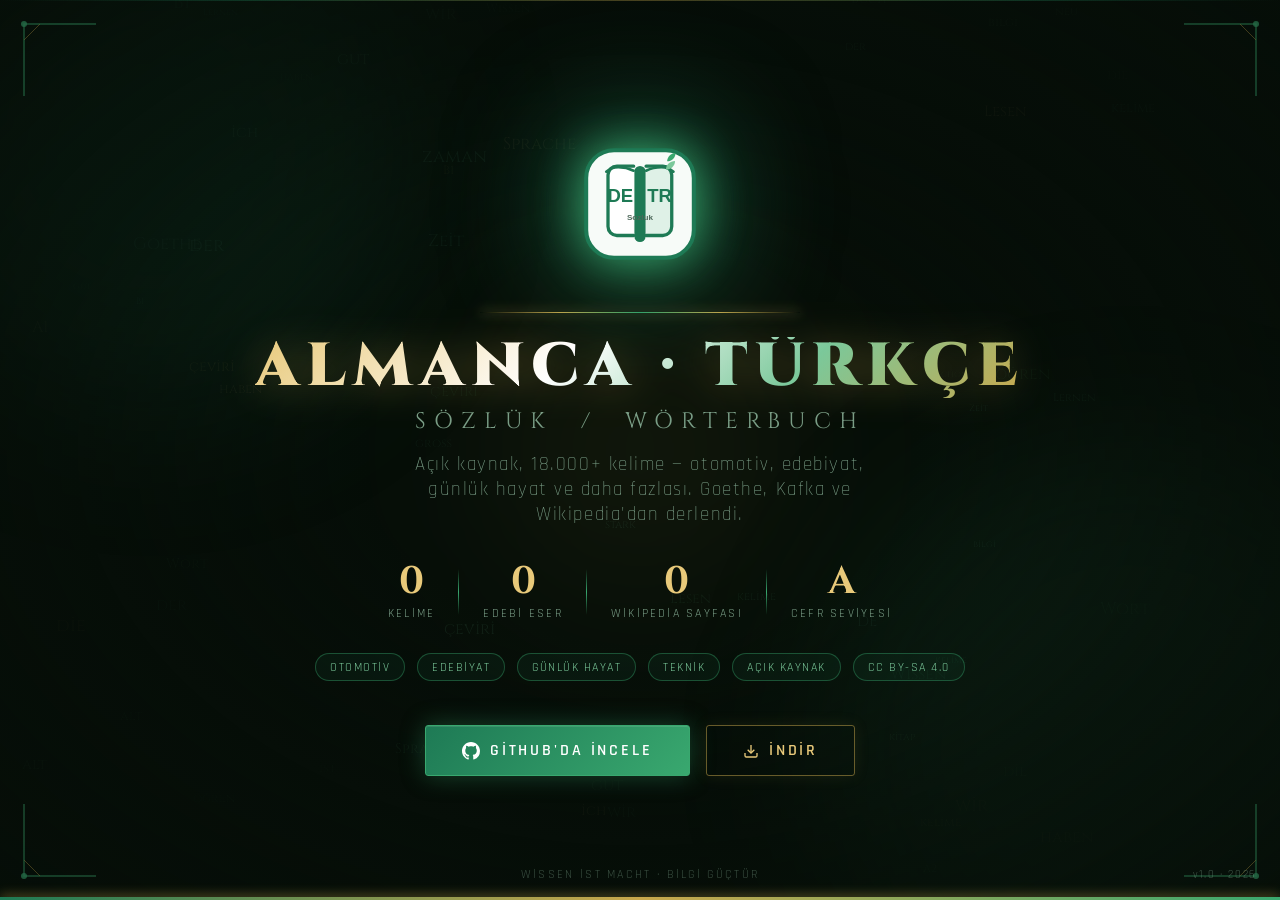
==== almanca-sozluk-projesi/docs/index.html @ e0aa92af "İlk sürüm: 18.000+ kelimelik Almanca-Türkçe sözlük - 18.000+ kelime: isim, fiil, sıfat, kısaltmalar " ====
<!DOCTYPE html>
<html lang="tr">
<head>
  <meta charset="UTF-8">
  <meta name="viewport" content="width=device-width, initial-scale=1.0">
  <title>Almanca-Türkçe Sözlük</title>
  <link rel="icon" href="../assets/branding/dictionary_logo.svg" type="image/svg+xml">
  <style>
    @import url('https://fonts.googleapis.com/css2?family=Cinzel:wght@400;600;700;900&family=Rajdhani:wght@300;400;500;600;700&family=Inter:wght@300;400;500;600&display=swap');

    *, *::before, *::after { box-sizing: border-box; margin: 0; padding: 0; }

    :root {
      --gold:    #c9a84c;
      --gold2:   #e8c97a;
      --green:   #1E7A55;
      --green2:  #39A86F;
      --green3:  #7BC89A;
      --dark:    #060e08;
      --dark2:   #0b1a10;
      --dark3:   #0f2318;
      --mid:     #132c1a;
      --text:    #d4e8da;
      --muted:   #7a9e87;
    }

    html, body {
      width: 100%; height: 100%;
      overflow: hidden;
      background: var(--dark);
      color: var(--text);
      font-family: 'Inter', sans-serif;
    }

    /* ── CANVAS PARTICLE BG ─────────────────────── */
    #bgCanvas {
      position: fixed; inset: 0;
      z-index: 0;
      opacity: 0;
      animation: fadeIn 3s 0.5s forwards;
    }

    /* ── VIGNETTE ───────────────────────────────── */
    .vignette {
      position: fixed; inset: 0; z-index: 1;
      background: radial-gradient(ellipse at center,
        transparent 30%,
        rgba(6,14,8,0.55) 65%,
        rgba(6,14,8,0.92) 100%);
      pointer-events: none;
    }

    /* ── HORIZONTAL LIGHT LINES ─────────────────── */
    .scan-line {
      position: fixed; left: 0; right: 0; height: 1px;
      background: linear-gradient(90deg,
        transparent 0%, var(--green) 20%,
        var(--gold) 50%,
        var(--green) 80%, transparent 100%);
      z-index: 2; opacity: 0;
    }
    .scan-line.top    { top: 0;    animation: scanSlideDown 2.5s 1.2s cubic-bezier(.4,0,.2,1) forwards; }
    .scan-line.bottom { bottom: 0; animation: scanSlideUp   2.5s 1.2s cubic-bezier(.4,0,.2,1) forwards; }

    @keyframes scanSlideDown  { 0%{opacity:0;transform:translateY(-60px)} 30%{opacity:.9} 100%{opacity:.35;transform:translateY(0)} }
    @keyframes scanSlideUp    { 0%{opacity:0;transform:translateY(60px)}  30%{opacity:.9} 100%{opacity:.35;transform:translateY(0)} }

    /* ── CORNER ORNAMENTS ───────────────────────── */
    .corner {
      position: fixed; width: 80px; height: 80px; z-index: 3;
      opacity: 0; animation: cornerFade 1s 2s forwards;
    }
    .corner svg { width:100%; height:100%; }
    .corner.tl { top:20px;  left:20px;  }
    .corner.tr { top:20px;  right:20px; transform: scaleX(-1); }
    .corner.bl { bottom:20px; left:20px;  transform: scaleY(-1); }
    .corner.br { bottom:20px; right:20px; transform: scale(-1,-1); }
    @keyframes cornerFade { to { opacity:.6; } }

    /* ── MAIN WRAPPER ───────────────────────────── */
    .scene {
      position: fixed; inset: 0; z-index: 10;
      display: flex; flex-direction: column;
      align-items: center; justify-content: center;
      gap: 0;
    }

    /* ── LOGO ───────────────────────────────────── */
    .logo-wrap {
      position: relative;
      display: flex; align-items: center; justify-content: center;
      width: 160px; height: 160px;
      opacity: 0;
      animation: logoReveal 1.4s 1.8s cubic-bezier(.22,1,.36,1) forwards;
    }
    .logo-wrap img { width: 130px; height: 130px; filter: drop-shadow(0 0 24px var(--green2)) drop-shadow(0 0 60px var(--green)); }
    .logo-ring {
      position: absolute; inset: 0;
      border: 1px solid var(--green2);
      border-radius: 50%;
      opacity: 0;
      animation: ringPulse 3s 3s ease-in-out infinite;
    }
    .logo-ring2 {
      position: absolute; inset: -10px;
      border: 1px solid rgba(201,168,76,0.3);
      border-radius: 50%;
      opacity: 0;
      animation: ringPulse 3s 3.4s ease-in-out infinite;
    }
    @keyframes logoReveal {
      0%   { opacity:0; transform: scale(0.6) translateY(20px); filter: blur(12px); }
      60%  { opacity:1; filter: blur(0); }
      100% { opacity:1; transform: scale(1) translateY(0); }
    }
    @keyframes ringPulse {
      0%   { opacity:0; transform: scale(0.8); }
      50%  { opacity:0.7; }
      100% { opacity:0; transform: scale(1.3); }
    }

    /* ── GLOW LINE ──────────────────────────────── */
    .divider {
      width: 0; height: 1px;
      background: linear-gradient(90deg, transparent, var(--gold), var(--green2), var(--gold), transparent);
      margin: 28px 0 24px;
      animation: dividerGrow 1.2s 2.6s cubic-bezier(.4,0,.2,1) forwards;
      box-shadow: 0 0 12px var(--gold2);
    }
    @keyframes dividerGrow { to { width: 320px; } }

    /* ── TITLE ──────────────────────────────────── */
    .title-block {
      text-align: center;
      opacity: 0;
      animation: titleRise 1.2s 2.2s cubic-bezier(.22,1,.36,1) forwards;
    }
    @keyframes titleRise {
      0%   { opacity:0; transform: translateY(30px); letter-spacing: 0.3em; }
      100% { opacity:1; transform: translateY(0); }
    }

    .title-de {
      font-family: 'Cinzel', serif;
      font-size: clamp(2.2rem, 5vw, 3.8rem);
      font-weight: 900;
      letter-spacing: 0.12em;
      text-transform: uppercase;
      background: linear-gradient(135deg, var(--gold2) 0%, #fff 40%, var(--green3) 70%, var(--gold) 100%);
      -webkit-background-clip: text; -webkit-text-fill-color: transparent;
      background-clip: text;
      line-height: 1;
      filter: drop-shadow(0 2px 20px rgba(201,168,76,0.4));
    }
    .title-tr {
      font-family: 'Cinzel', serif;
      font-size: clamp(1rem, 2vw, 1.4rem);
      font-weight: 400;
      letter-spacing: 0.35em;
      text-transform: uppercase;
      color: var(--muted);
      margin-top: 8px;
    }

    /* ── SUBTITLE ───────────────────────────────── */
    .subtitle {
      font-family: 'Rajdhani', sans-serif;
      font-size: clamp(0.95rem, 1.8vw, 1.2rem);
      font-weight: 300;
      letter-spacing: 0.08em;
      color: var(--muted);
      text-align: center;
      max-width: 480px;
      margin-top: 16px;
      opacity: 0;
      animation: fadeInUp 1s 3.2s forwards;
    }

    /* ── STATS ROW ──────────────────────────────── */
    .stats {
      display: flex; gap: 48px;
      margin-top: 36px;
      opacity: 0;
      animation: fadeInUp 1s 3.6s forwards;
    }
    .stat {
      text-align: center;
      position: relative;
    }
    .stat::after {
      content: '';
      position: absolute; right: -24px; top: 10%; bottom: 10%;
      width: 1px;
      background: linear-gradient(to bottom, transparent, var(--green2), transparent);
    }
    .stat:last-child::after { display: none; }
    .stat-num {
      font-family: 'Cinzel', serif;
      font-size: clamp(1.6rem, 3vw, 2.4rem);
      font-weight: 700;
      color: var(--gold2);
      line-height: 1;
    }
    .stat-lbl {
      font-family: 'Rajdhani', sans-serif;
      font-size: 0.78rem;
      letter-spacing: 0.18em;
      text-transform: uppercase;
      color: var(--muted);
      margin-top: 4px;
    }

    /* ── BADGE ROW ──────────────────────────────── */
    .badges {
      display: flex; gap: 12px; flex-wrap: wrap; justify-content: center;
      margin-top: 32px;
      opacity: 0;
      animation: fadeInUp 1s 4s forwards;
    }
    .badge {
      padding: 5px 14px;
      border: 1px solid rgba(57,168,111,0.4);
      border-radius: 99px;
      font-family: 'Rajdhani', sans-serif;
      font-size: 0.78rem;
      letter-spacing: 0.12em;
      text-transform: uppercase;
      color: var(--green3);
      background: rgba(30,122,85,0.1);
    }

    /* ── CTA BUTTON ─────────────────────────────── */
    .cta-wrap {
      margin-top: 44px;
      display: flex; gap: 16px;
      opacity: 0;
      animation: fadeInUp 1s 4.4s forwards;
    }
    .btn {
      position: relative;
      display: inline-flex; align-items: center; gap: 10px;
      padding: 14px 36px;
      font-family: 'Rajdhani', sans-serif;
      font-size: 1rem;
      font-weight: 600;
      letter-spacing: 0.18em;
      text-transform: uppercase;
      text-decoration: none;
      border-radius: 3px;
      cursor: pointer;
      transition: all 0.3s;
      overflow: hidden;
    }
    .btn::before {
      content: '';
      position: absolute; inset: 0;
      background: linear-gradient(135deg, rgba(255,255,255,0.1), transparent);
      opacity: 0;
      transition: opacity 0.3s;
    }
    .btn:hover::before { opacity: 1; }

    .btn-primary {
      background: linear-gradient(135deg, var(--green) 0%, var(--green2) 100%);
      color: #fff;
      border: 1px solid var(--green2);
      box-shadow: 0 0 24px rgba(57,168,111,0.35), inset 0 1px 0 rgba(255,255,255,0.1);
    }
    .btn-primary:hover {
      box-shadow: 0 0 40px rgba(57,168,111,0.6), 0 0 80px rgba(57,168,111,0.25);
      transform: translateY(-2px);
    }
    .btn-secondary {
      background: transparent;
      color: var(--gold2);
      border: 1px solid rgba(201,168,76,0.5);
      box-shadow: 0 0 16px rgba(201,168,76,0.1);
    }
    .btn-secondary:hover {
      border-color: var(--gold2);
      box-shadow: 0 0 32px rgba(201,168,76,0.3);
      transform: translateY(-2px);
    }

    /* ── LOADING BAR ────────────────────────────── */
    .loading-bar-wrap {
      position: fixed; bottom: 0; left: 0; right: 0; z-index: 20;
      height: 3px;
      background: rgba(255,255,255,0.05);
    }
    .loading-bar {
      height: 100%;
      width: 0%;
      background: linear-gradient(90deg, var(--green), var(--gold), var(--green2));
      animation: loadBar 2.8s 0.3s cubic-bezier(.4,0,.2,1) forwards;
      box-shadow: 0 0 12px var(--gold);
    }
    @keyframes loadBar { to { width: 100%; } }

    /* ── VERSION TAG ────────────────────────────── */
    .version {
      position: fixed; bottom: 18px; right: 24px;
      font-family: 'Rajdhani', sans-serif;
      font-size: 0.7rem;
      letter-spacing: 0.15em;
      color: rgba(122,158,135,0.5);
      z-index: 20;
      opacity: 0;
      animation: fadeIn 1s 5s forwards;
    }

    /* ── BOTTOM TAGLINE ─────────────────────────── */
    .tagline {
      position: fixed; bottom: 18px; left: 50%;
      transform: translateX(-50%);
      font-family: 'Rajdhani', sans-serif;
      font-size: 0.72rem;
      letter-spacing: 0.2em;
      text-transform: uppercase;
      color: rgba(122,158,135,0.45);
      z-index: 20;
      white-space: nowrap;
      opacity: 0;
      animation: fadeIn 1s 5s forwards;
    }

    /* ── AMBIENT GLOW ORBS ──────────────────────── */
    .orb {
      position: fixed; border-radius: 50%; pointer-events: none;
      filter: blur(80px); z-index: 1; opacity: 0;
      animation: orbFade 3s 1s forwards;
    }
    .orb1 { width:500px; height:500px; background:rgba(30,122,85,0.18); top:-100px; left:-100px; }
    .orb2 { width:600px; height:600px; background:rgba(57,168,111,0.10); bottom:-150px; right:-150px; }
    .orb3 { width:300px; height:300px; background:rgba(201,168,76,0.06); top:50%; left:50%; transform:translate(-50%,-50%); }
    @keyframes orbFade { to { opacity:1; } }

    @keyframes fadeIn    { to { opacity:1; } }
    @keyframes fadeInUp  { 0%{opacity:0;transform:translateY(20px)} 100%{opacity:1;transform:translateY(0)} }

    /* ── RESPONSIVE ─────────────────────────────── */
    @media (max-width: 600px) {
      .stats { gap: 28px; }
      .stat::after { right: -14px; }
      .cta-wrap { flex-direction: column; align-items: center; }
      .btn { padding: 12px 28px; }
      .divider { animation: dividerGrow 1.2s 2.6s cubic-bezier(.4,0,.2,1) forwards; }
      @keyframes dividerGrow { to { width: 220px; } }
    }
  </style>
</head>
<body>

<!-- Ambient orbs -->
<div class="orb orb1"></div>
<div class="orb orb2"></div>
<div class="orb orb3"></div>

<!-- Particle canvas -->
<canvas id="bgCanvas"></canvas>

<!-- Vignette overlay -->
<div class="vignette"></div>

<!-- Scan lines -->
<div class="scan-line top"></div>
<div class="scan-line bottom"></div>

<!-- Corner ornaments -->
<div class="corner tl">
  <svg viewBox="0 0 80 80" fill="none" xmlns="http://www.w3.org/2000/svg">
    <path d="M4 76 L4 4 L76 4" stroke="#39A86F" stroke-width="1.5" opacity="0.7"/>
    <path d="M4 20 L20 4" stroke="#c9a84c" stroke-width="1" opacity="0.5"/>
    <circle cx="4" cy="4" r="3" fill="#39A86F" opacity="0.8"/>
  </svg>
</div>
<div class="corner tr">
  <svg viewBox="0 0 80 80" fill="none" xmlns="http://www.w3.org/2000/svg">
    <path d="M4 76 L4 4 L76 4" stroke="#39A86F" stroke-width="1.5" opacity="0.7"/>
    <path d="M4 20 L20 4" stroke="#c9a84c" stroke-width="1" opacity="0.5"/>
    <circle cx="4" cy="4" r="3" fill="#39A86F" opacity="0.8"/>
  </svg>
</div>
<div class="corner bl">
  <svg viewBox="0 0 80 80" fill="none" xmlns="http://www.w3.org/2000/svg">
    <path d="M4 76 L4 4 L76 4" stroke="#39A86F" stroke-width="1.5" opacity="0.7"/>
    <path d="M4 20 L20 4" stroke="#c9a84c" stroke-width="1" opacity="0.5"/>
    <circle cx="4" cy="4" r="3" fill="#39A86F" opacity="0.8"/>
  </svg>
</div>
<div class="corner br">
  <svg viewBox="0 0 80 80" fill="none" xmlns="http://www.w3.org/2000/svg">
    <path d="M4 76 L4 4 L76 4" stroke="#39A86F" stroke-width="1.5" opacity="0.7"/>
    <path d="M4 20 L20 4" stroke="#c9a84c" stroke-width="1" opacity="0.5"/>
    <circle cx="4" cy="4" r="3" fill="#39A86F" opacity="0.8"/>
  </svg>
</div>

<!-- Main scene -->
<div class="scene">

  <!-- Logo -->
  <div class="logo-wrap">
    <div class="logo-ring"></div>
    <div class="logo-ring2"></div>
    <img src="../assets/branding/dictionary_logo.svg" alt="Logo">
  </div>

  <!-- Divider -->
  <div class="divider"></div>

  <!-- Title -->
  <div class="title-block">
    <div class="title-de">Almanca · Türkçe</div>
    <div class="title-tr">Sözlük &nbsp;/&nbsp; Wörterbuch</div>
  </div>

  <!-- Subtitle -->
  <div class="subtitle">
    Açık kaynak, 18.000+ kelime — otomotiv, edebiyat, günlük hayat ve daha fazlası.
    Goethe, Kafka ve Wikipedia'dan derlendi.
  </div>

  <!-- Stats -->
  <div class="stats">
    <div class="stat">
      <div class="stat-num" data-target="18000">0</div>
      <div class="stat-lbl">Kelime</div>
    </div>
    <div class="stat">
      <div class="stat-num" data-target="120">0</div>
      <div class="stat-lbl">Edebi Eser</div>
    </div>
    <div class="stat">
      <div class="stat-num" data-target="400">0</div>
      <div class="stat-lbl">Wikipedia Sayfası</div>
    </div>
    <div class="stat">
      <div class="stat-num" data-target="4">A</div>
      <div class="stat-lbl">CEFR Seviyesi</div>
    </div>
  </div>

  <!-- Badges -->
  <div class="badges">
    <div class="badge">Otomotiv</div>
    <div class="badge">Edebiyat</div>
    <div class="badge">Günlük Hayat</div>
    <div class="badge">Teknik</div>
    <div class="badge">Açık Kaynak</div>
    <div class="badge">CC BY-SA 4.0</div>
  </div>

  <!-- CTA Buttons -->
  <div class="cta-wrap">
    <a href="https://github.com/hazaleroglu/almanca-turkce-sozluk" class="btn btn-primary" target="_blank">
      <svg width="18" height="18" viewBox="0 0 24 24" fill="currentColor">
        <path d="M12 0C5.37 0 0 5.37 0 12c0 5.31 3.435 9.795 8.205 11.385.6.105.825-.255.825-.57 0-.285-.015-1.23-.015-2.235-3.015.555-3.795-.735-4.035-1.41-.135-.345-.72-1.41-1.23-1.695-.42-.225-1.02-.78-.015-.795.945-.015 1.62.87 1.845 1.23 1.08 1.815 2.805 1.305 3.495.99.105-.78.42-1.305.765-1.605-2.67-.3-5.46-1.335-5.46-5.925 0-1.305.465-2.385 1.23-3.225-.12-.3-.54-1.53.12-3.18 0 0 1.005-.315 3.3 1.23.96-.27 1.98-.405 3-.405s2.04.135 3 .405c2.295-1.56 3.3-1.23 3.3-1.23.66 1.65.24 2.88.12 3.18.765.84 1.23 1.905 1.23 3.225 0 4.605-2.805 5.625-5.475 5.925.435.375.81 1.095.81 2.22 0 1.605-.015 2.895-.015 3.3 0 .315.225.69.825.57A12.02 12.02 0 0 0 24 12c0-6.63-5.37-12-12-12z"/>
      </svg>
      GitHub'da İncele
    </a>
    <a href="https://github.com/hazaleroglu/almanca-turkce-sozluk/releases" class="btn btn-secondary" target="_blank">
      <svg width="16" height="16" viewBox="0 0 24 24" fill="none" stroke="currentColor" stroke-width="2">
        <path d="M21 15v4a2 2 0 0 1-2 2H5a2 2 0 0 1-2-2v-4"/>
        <polyline points="7 10 12 15 17 10"/>
        <line x1="12" y1="15" x2="12" y2="3"/>
      </svg>
      İndir
    </a>
  </div>

</div>

<!-- Loading bar -->
<div class="loading-bar-wrap">
  <div class="loading-bar"></div>
</div>

<!-- Version & tagline -->
<div class="version">v1.0 · 2026</div>
<div class="tagline">Wissen ist Macht · Bilgi Güçtür</div>

<script>
/* ── PARTICLE SYSTEM ────────────────────────────────────────────── */
const canvas = document.getElementById('bgCanvas');
const ctx = canvas.getContext('2d');

const WORDS = [
  'Wort','Sprache','Lernen','Wissen','das','der','die',
  'Buch','Lesen','Schreiben','Kraft','Zeit','Traum',
  'sözcük','dil','bilgi','öğren','kitap','güç','zaman',
  'A1','A2','B1','B2','Goethe','Kafka','DE','TR',
  'ist','bin','du','ich','wir','sein','haben',
  'gut','schön','stark','neu','alt','groß',
  'kelime','anlam','çeviri','sözlük',
];

let W, H, particles = [];

function resize() {
  W = canvas.width  = window.innerWidth;
  H = canvas.height = window.innerHeight;
}
window.addEventListener('resize', resize);
resize();

function randomWord() { return WORDS[Math.floor(Math.random()*WORDS.length)]; }

function spawnParticle() {
  return {
    x: Math.random() * W,
    y: H + 30,
    word: randomWord(),
    vx: (Math.random() - 0.5) * 0.4,
    vy: -(0.25 + Math.random() * 0.55),
    alpha: 0,
    maxAlpha: 0.06 + Math.random() * 0.12,
    size: 9 + Math.floor(Math.random() * 10),
    phase: Math.random() * Math.PI * 2,
    fadeIn: true,
    life: 0,
    maxLife: 180 + Math.random() * 240,
  };
}

for (let i = 0; i < 60; i++) {
  const p = spawnParticle();
  p.y = Math.random() * H;
  p.life = Math.random() * p.maxLife;
  p.alpha = p.maxAlpha * 0.5;
  p.fadeIn = false;
  particles.push(p);
}

let hue = 140;
function draw() {
  ctx.clearRect(0, 0, W, H);

  hue = (hue + 0.03) % 360;

  particles.forEach((p, i) => {
    p.life++;
    p.x += p.vx + Math.sin(p.phase + p.life * 0.01) * 0.2;
    p.y += p.vy;
    p.phase += 0.005;

    if (p.fadeIn) {
      p.alpha = Math.min(p.maxAlpha, p.alpha + 0.002);
      if (p.alpha >= p.maxAlpha) p.fadeIn = false;
    }
    if (p.life > p.maxLife * 0.7) {
      p.alpha -= 0.001;
    }

    if (p.alpha <= 0 || p.y < -40) {
      particles[i] = spawnParticle();
      return;
    }

    ctx.save();
    ctx.globalAlpha = p.alpha;
    ctx.font = `${p.size}px 'Cinzel', serif`;
    ctx.fillStyle = Math.random() > 0.85
      ? `hsla(42,60%,70%,1)`
      : `hsla(150,60%,70%,1)`;
    ctx.fillText(p.word, p.x, p.y);
    ctx.restore();
  });

  // Subtle sparkles
  for (let s = 0; s < 2; s++) {
    const sx = Math.random() * W;
    const sy = Math.random() * H;
    const sa = Math.random() * 0.15;
    const sr = Math.random() * 1.5;
    ctx.save();
    ctx.globalAlpha = sa;
    ctx.fillStyle = Math.random() > 0.5 ? '#c9a84c' : '#39A86F';
    ctx.beginPath();
    ctx.arc(sx, sy, sr, 0, Math.PI * 2);
    ctx.fill();
    ctx.restore();
  }

  requestAnimationFrame(draw);
}
draw();

/* ── COUNTER ANIMATION ──────────────────────────────────────────── */
function animateCounter(el, target, duration, suffix='') {
  if (isNaN(target)) return;
  const start = performance.now();
  function step(now) {
    const p = Math.min((now - start) / duration, 1);
    const ease = 1 - Math.pow(1 - p, 3);
    const val = Math.round(ease * target);
    el.textContent = val.toLocaleString('tr-TR') + suffix;
    if (p < 1) requestAnimationFrame(step);
  }
  requestAnimationFrame(step);
}

setTimeout(() => {
  document.querySelectorAll('.stat-num[data-target]').forEach(el => {
    const t = parseInt(el.dataset.target);
    const suffix = el.dataset.target === '18000' ? '+' : (el.dataset.target === '400' ? '+' : '');
    if (el.dataset.target === '4') {
      el.textContent = 'A1–C1';
      return;
    }
    animateCounter(el, t, 2000, suffix);
  });
}, 3800);
</script>
</body>
</html>
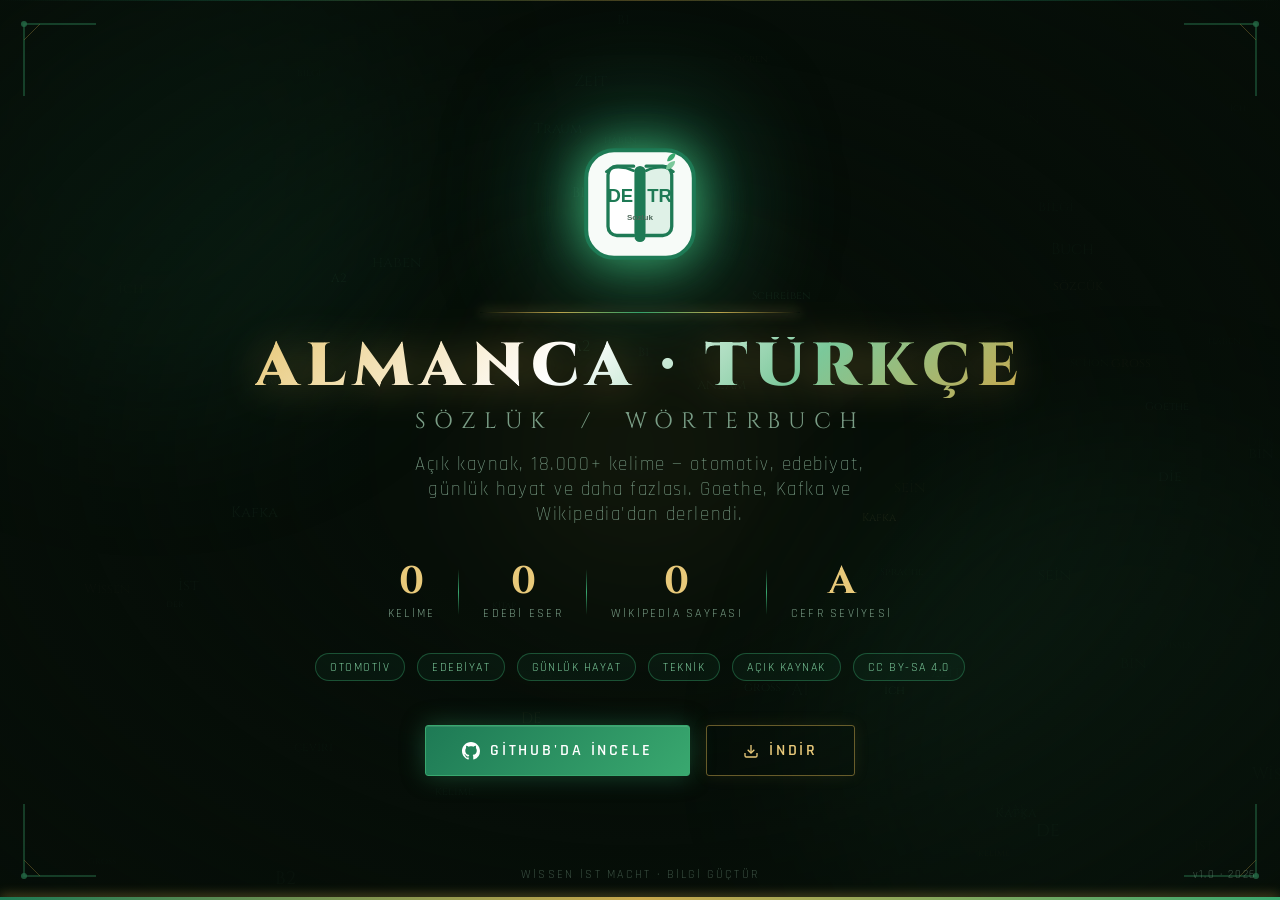
==== commit c0a2c13a: "docs: GitHub kullanıcı adı güncellendi (Honixbadger) Co-Authored-By: Claude Sonnet 4.5 <noreply@anth" ====
--- a/almanca-sozluk-projesi/docs/index.html
+++ b/almanca-sozluk-projesi/docs/index.html
@@ -453,13 +453,13 @@
 
   <!-- CTA Buttons -->
   <div class="cta-wrap">
-    <a href="https://github.com/hazaleroglu/almanca-turkce-sozluk" class="btn btn-primary" target="_blank">
+    <a href="https://github.com/Honixbadger/almanca-turkce-sozluk" class="btn btn-primary" target="_blank">
       <svg width="18" height="18" viewBox="0 0 24 24" fill="currentColor">
         <path d="M12 0C5.37 0 0 5.37 0 12c0 5.31 3.435 9.795 8.205 11.385.6.105.825-.255.825-.57 0-.285-.015-1.23-.015-2.235-3.015.555-3.795-.735-4.035-1.41-.135-.345-.72-1.41-1.23-1.695-.42-.225-1.02-.78-.015-.795.945-.015 1.62.87 1.845 1.23 1.08 1.815 2.805 1.305 3.495.99.105-.78.42-1.305.765-1.605-2.67-.3-5.46-1.335-5.46-5.925 0-1.305.465-2.385 1.23-3.225-.12-.3-.54-1.53.12-3.18 0 0 1.005-.315 3.3 1.23.96-.27 1.98-.405 3-.405s2.04.135 3 .405c2.295-1.56 3.3-1.23 3.3-1.23.66 1.65.24 2.88.12 3.18.765.84 1.23 1.905 1.23 3.225 0 4.605-2.805 5.625-5.475 5.925.435.375.81 1.095.81 2.22 0 1.605-.015 2.895-.015 3.3 0 .315.225.69.825.57A12.02 12.02 0 0 0 24 12c0-6.63-5.37-12-12-12z"/>
       </svg>
       GitHub'da İncele
     </a>
-    <a href="https://github.com/hazaleroglu/almanca-turkce-sozluk/releases" class="btn btn-secondary" target="_blank">
+    <a href="https://github.com/Honixbadger/almanca-turkce-sozluk/releases" class="btn btn-secondary" target="_blank">
       <svg width="16" height="16" viewBox="0 0 24 24" fill="none" stroke="currentColor" stroke-width="2">
         <path d="M21 15v4a2 2 0 0 1-2 2H5a2 2 0 0 1-2-2v-4"/>
         <polyline points="7 10 12 15 17 10"/>
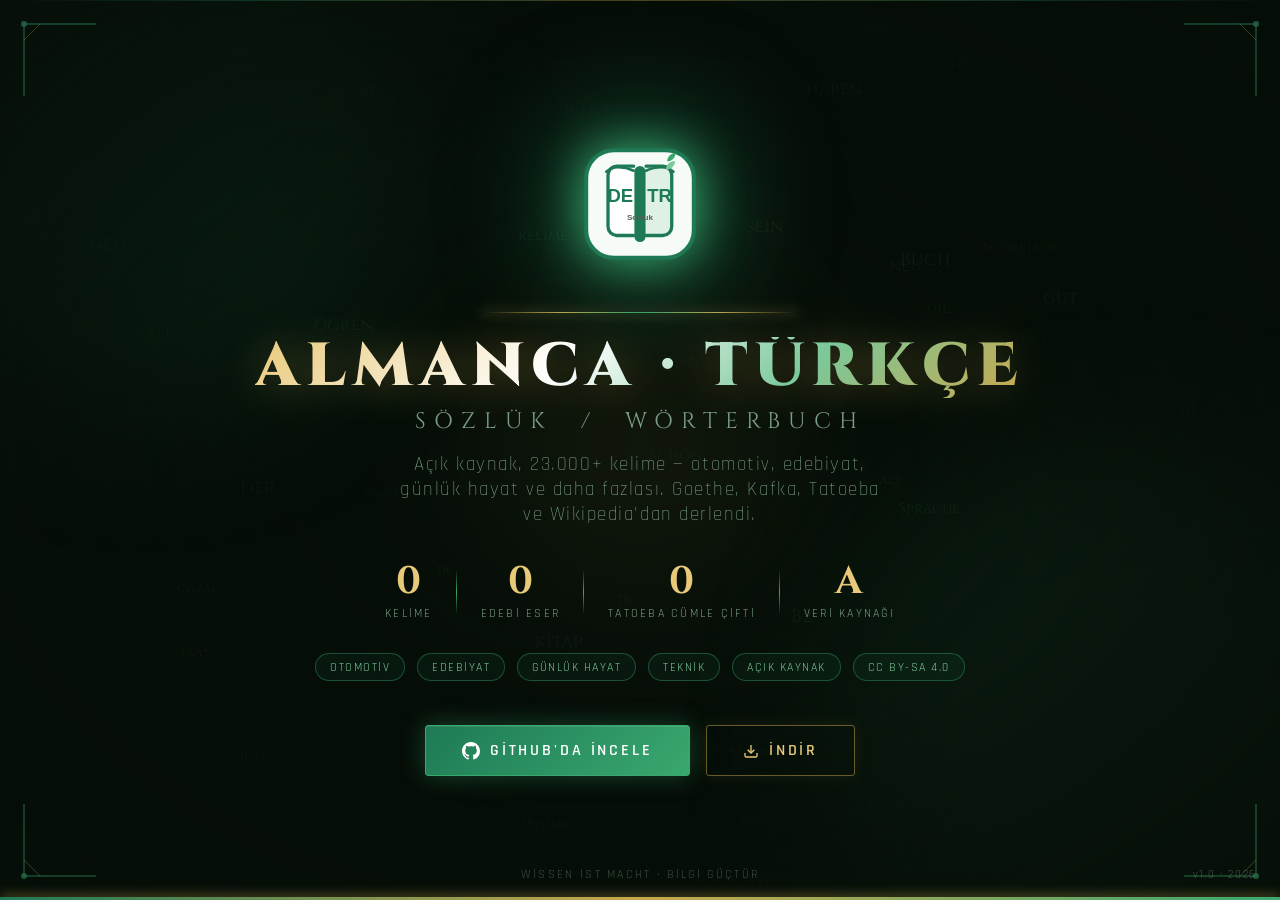
==== commit 02af31d5: "Landing page istatistikleri guncellendi - Kelime sayisi: 18.000 -> 23.261 - Edebi eser: 120 -> 205 -" ====
--- a/almanca-sozluk-projesi/docs/index.html
+++ b/almanca-sozluk-projesi/docs/index.html
@@ -417,27 +417,27 @@
 
   <!-- Subtitle -->
   <div class="subtitle">
-    Açık kaynak, 18.000+ kelime — otomotiv, edebiyat, günlük hayat ve daha fazlası.
-    Goethe, Kafka ve Wikipedia'dan derlendi.
+    Açık kaynak, 23.000+ kelime — otomotiv, edebiyat, günlük hayat ve daha fazlası.
+    Goethe, Kafka, Tatoeba ve Wikipedia'dan derlendi.
   </div>
 
   <!-- Stats -->
   <div class="stats">
     <div class="stat">
-      <div class="stat-num" data-target="18000">0</div>
+      <div class="stat-num" data-target="23261">0</div>
       <div class="stat-lbl">Kelime</div>
     </div>
     <div class="stat">
-      <div class="stat-num" data-target="120">0</div>
+      <div class="stat-num" data-target="205">0</div>
       <div class="stat-lbl">Edebi Eser</div>
     </div>
     <div class="stat">
-      <div class="stat-num" data-target="400">0</div>
-      <div class="stat-lbl">Wikipedia Sayfası</div>
+      <div class="stat-num" data-target="21448">0</div>
+      <div class="stat-lbl">Tatoeba Cümle Çifti</div>
     </div>
     <div class="stat">
-      <div class="stat-num" data-target="4">A</div>
-      <div class="stat-lbl">CEFR Seviyesi</div>
+      <div class="stat-num" data-target="6">A</div>
+      <div class="stat-lbl">Veri Kaynağı</div>
     </div>
   </div>
 
